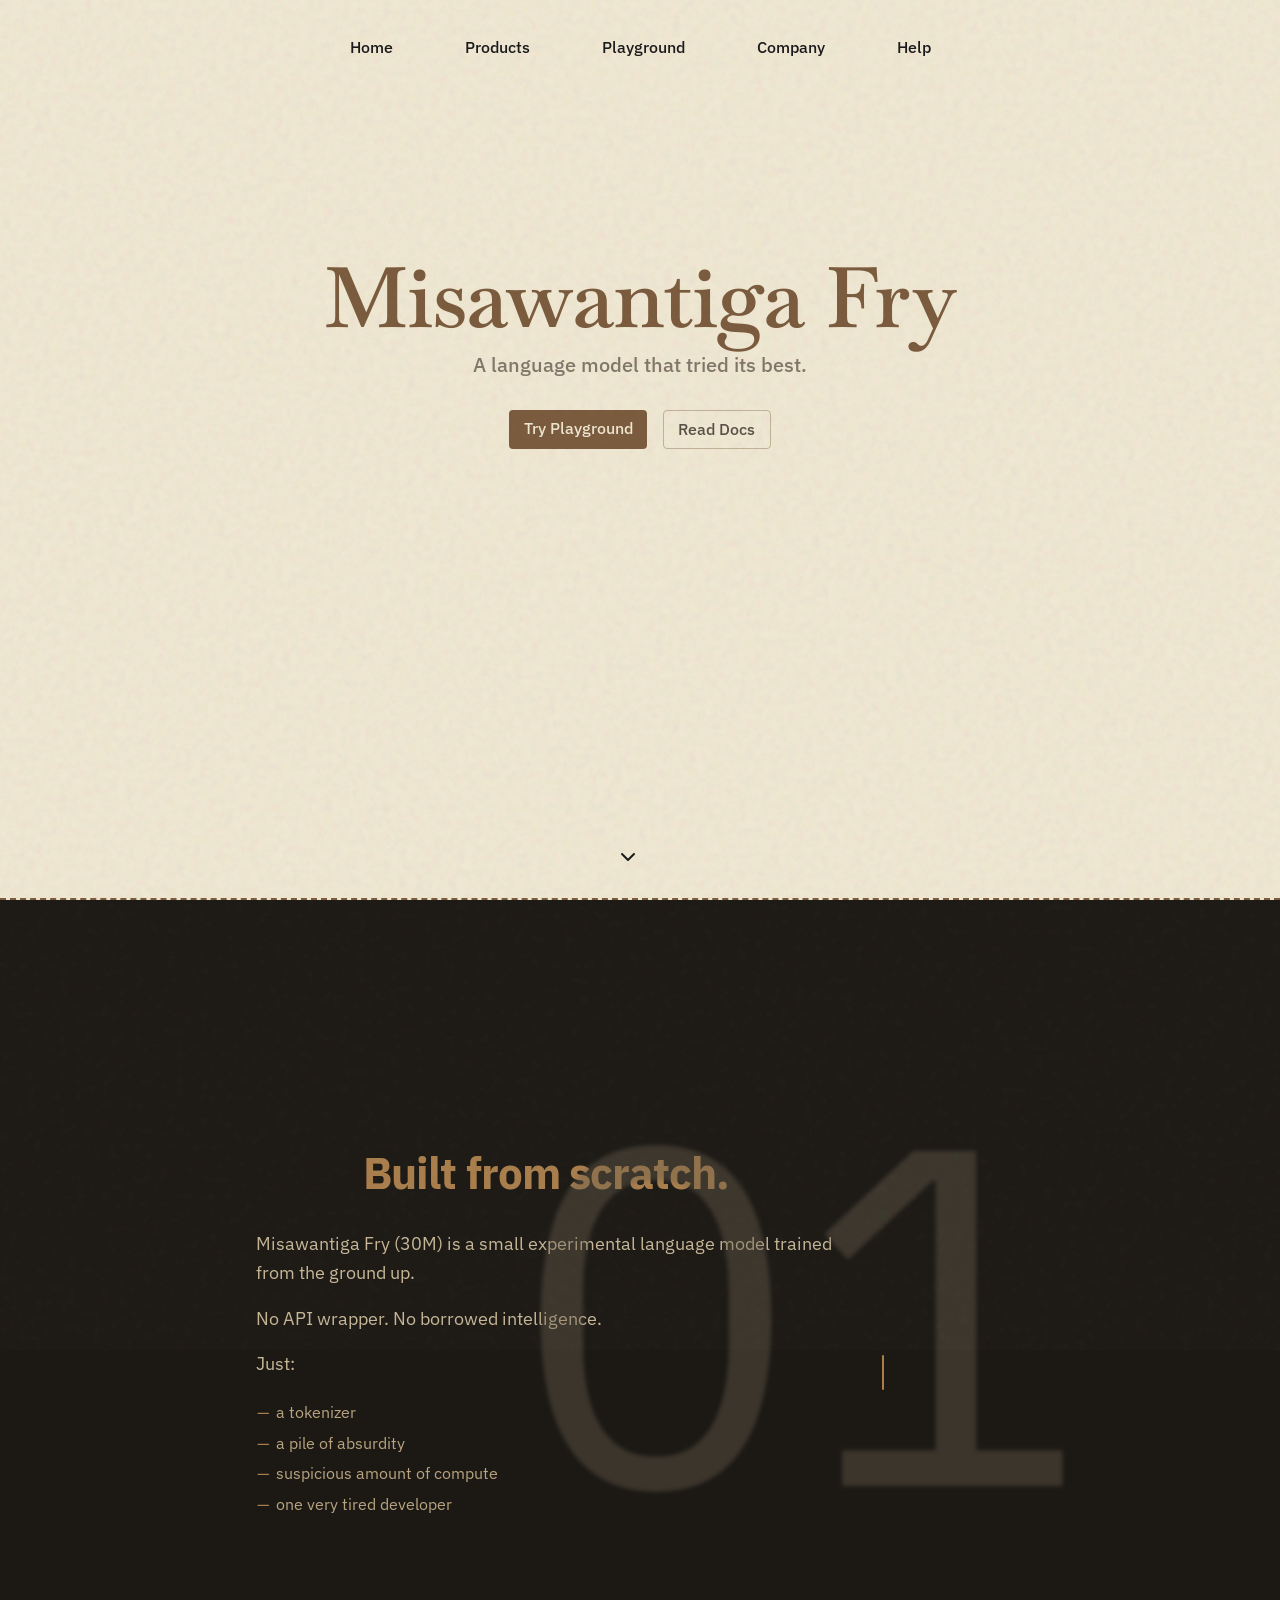
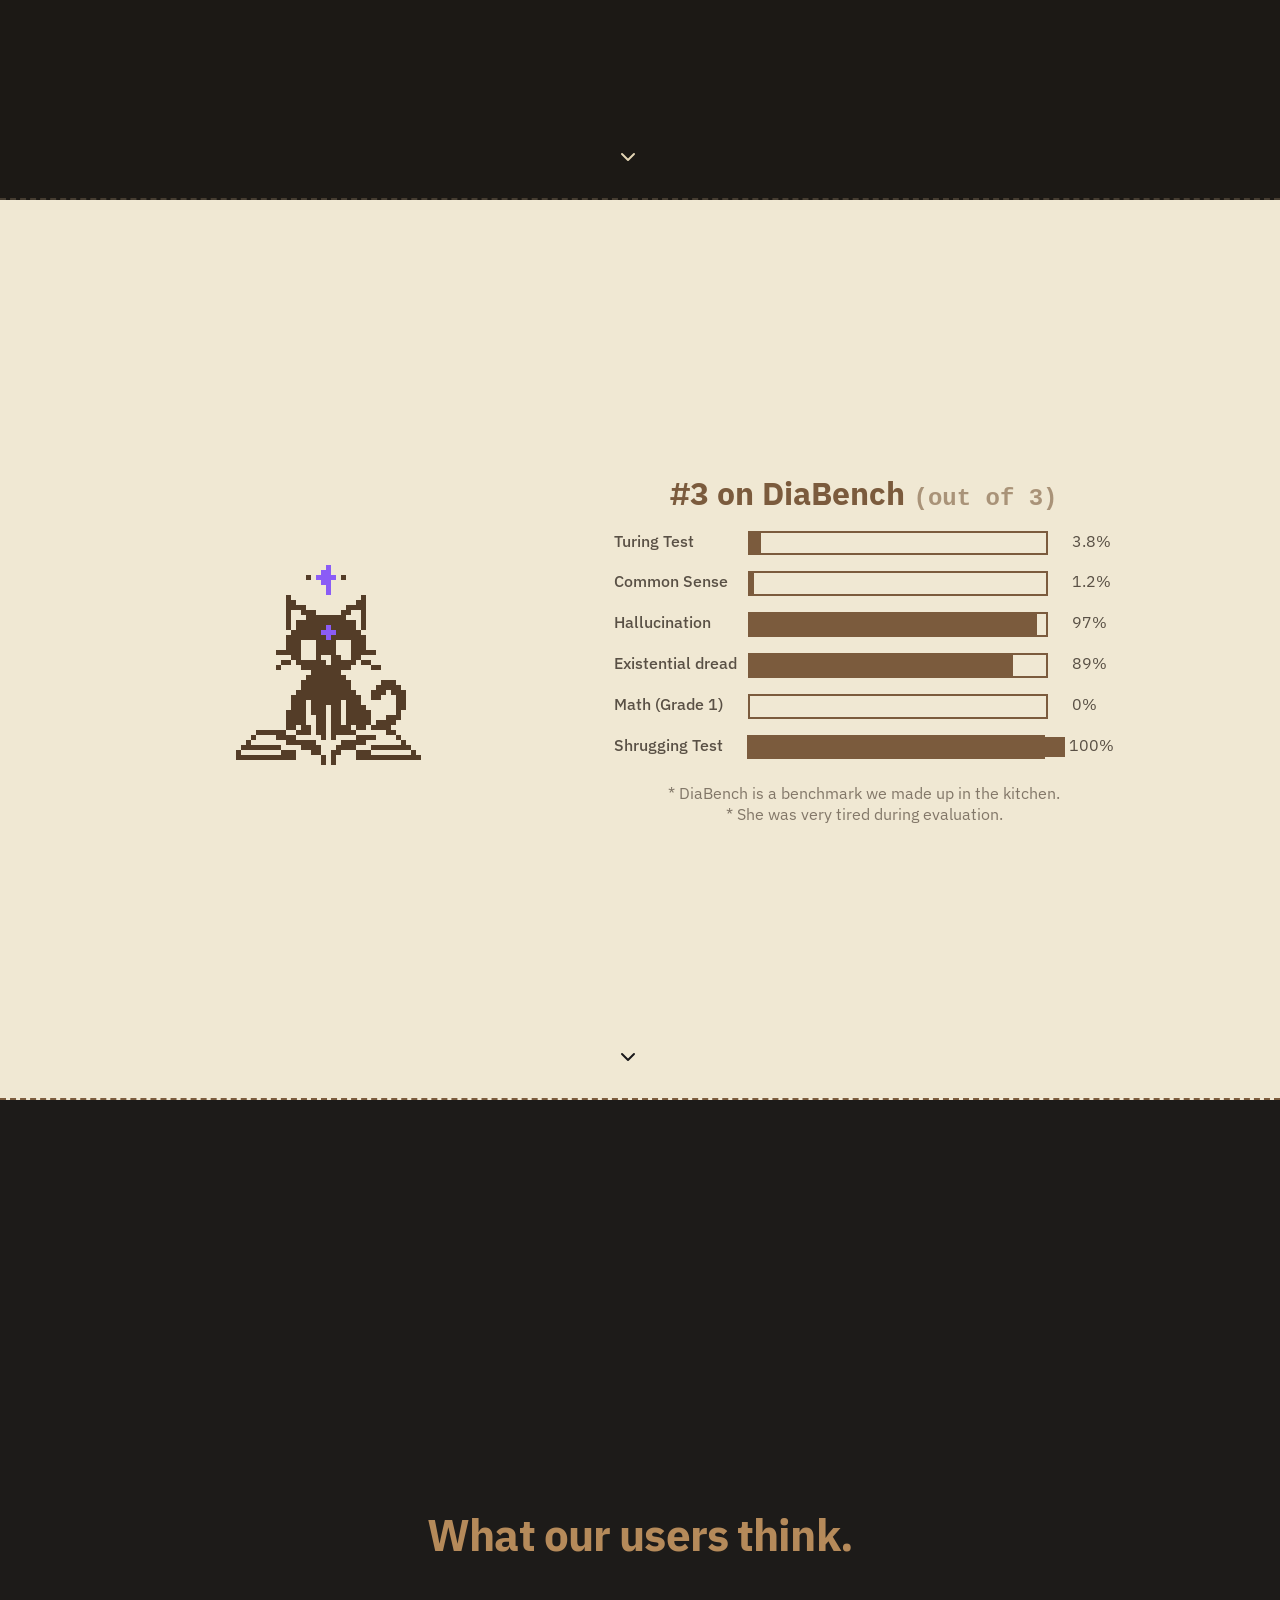
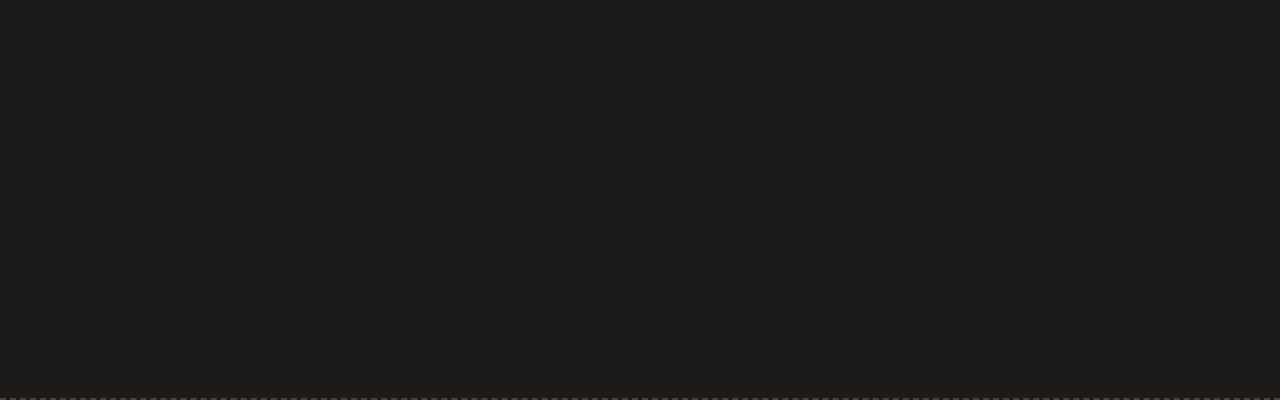
==== website/index.html @ 02737976 "backup commit" ====
<!DOCTYPE html>
<html lang="en">
<head>
    <meta charset="UTF-8">
    <meta name="viewport" content="width=device-width, initial-scale=1.0">
    <link rel="stylesheet" href="index.css">
    <title>Misawantiga | CCU</title>
</head>
<body>
    <div class="grain-overlay" aria-hidden="true"></div>
    <section id="hero">
        <nav>
            <ul>
                <li>
                    <a class="nav-ele" href="#">Home</a>
                    <a class="nav-ele" href="#">Products</a>
                    <a class="nav-ele" href="#">Playground</a>
                    <a class="nav-ele" href="#">Company</a>
                    <a class="nav-ele" href="#">Help</a>
                </li>
            </ul>
        </nav>
        <div class="hero-wrap">
            <h1 class="model-name">Misawantiga Fry</h1>
            <p class="subtitle">A language model that tried its best.</p>
            <div class="cta-btns">
                <a href="#" class="cta-play">Try Playground</a>
                <a href="#" class="cta-docs">Read Docs</a>
            </div>
        </div>
        <div class="arrow">
            <svg xmlns="http://www.w3.org/2000/svg" width="24" height="24" viewBox="0 0 24 24" fill="none" stroke="currentColor" stroke-width="2" stroke-linecap="round" stroke-linejoin="round"><path d="m6 9 6 6 6-6"/></svg>
        </div>
    </section>

    <section id="about">
        <div class="grain-dark"></div>
        <div class="about-wrap">
            <h2>Built from scratch.</h2>
            <div class="abt-left">
                <p style="margin-bottom: 1rem;">Misawantiga Fry (30M) is a small experimental language model trained from the ground up.</p>
                <p style="margin-bottom: 1rem;">No API wrapper. No borrowed intelligence.</p>
                <p>Just:</p>
                <ul>
                    <li>a tokenizer</li>
                    <li>a pile of absurdity</li>
                    <li>suspicious amount of compute</li>
                    <li>one very tired developer</li>
                </ul>
            </div>
        </div>
        <div class="arrow">
            <svg xmlns="http://www.w3.org/2000/svg" width="24" height="24" viewBox="0 0 24 24" fill="none" stroke="currentColor" stroke-width="2" stroke-linecap="round" stroke-linejoin="round"><path d="m6 9 6 6 6-6"/></svg>
        </div>
    </section>

    <section id="benchmark">
        <div class="cat">
            <img src="assets/Misawantiga-Cat-Light.svg" alt="">
        </div>
        <div class="bench-wrap">
            <h2>#3 on DiaBench <span class="total">(out of 3)</span></h2>
            <div class="benchvalues">
                <div class="bench-val">
                    <span class="label">Turing Test</span>
                    <div class="bar">
                        <div class="filled" style="width: 3.8%">.</div>
                    </div>
                    <span class="percent">3.8%</span>
                </div>

                <div class="bench-val">
                    <span class="label">Common Sense</span>
                    <div class="bar">
                        <div class="filled" style="width: 1.2%">.</div>
                    </div>
                    <span class="percent">1.2%</span>
                </div>

                <div class="bench-val">
                    <span class="label">Hallucination</span>
                    <div class="bar">
                        <div class="filled" style="width: 97%">.</div>
                    </div>
                    <span class="percent">97%</span>
                </div>

                <div class="bench-val">
                    <span class="label">Existential dread</span>
                    <div class="bar">
                        <div class="filled" style="width: 89%">.</div>
                    </div>
                    <span class="percent">89%</span>
                </div>

                <div class="bench-val">
                    <span class="label">Math (Grade 1)</span>
                    <div class="bar">
                        <div class="filled" style="width: 0%">.</div>
                    </div>
                    <span class="percent">0%</span>
                </div>

                <div class="bench-val">
                    <span class="label">Shrugging Test</span>
                    <div class="bar">
                        <div class="filled" style="width: 108%; margin-left: -2px">.</div>
                    </div>
                    <span class="percent">100%</span>
                </div>
            </div>
            <p class="disclaimer">* DiaBench is a benchmark we made up in the kitchen.</p>
            <p class="disclaimer cats">* She was very tired during evaluation.</p>
        </div>
        <div class="arrow">
            <svg xmlns="http://www.w3.org/2000/svg" width="24" height="24" viewBox="0 0 24 24" fill="none" stroke="currentColor" stroke-width="2" stroke-linecap="round" stroke-linejoin="round"><path d="m6 9 6 6 6-6"/></svg>
        </div>
    </section>

    <section id="reviews">
        <div class="grain-dark"></div>
        <div class="rev-wrap">
            <h2>What our users think.</h2>
            <div class="usr-wrap">
                <div class="card1">
                    <blockquote>

                    </blockquote>
                </div>

                <div class="card1">
                    <blockquote>
                        
                    </blockquote>
                </div>
            </div>
        </div>
    </section>
</body>
</html>
---- website/index.css ----
/* --- IBM Plex Sans --- */
@font-face {
  font-family: 'IBM Plex Sans';
  src: url('./assets/fonts/IBMPlexSans-Regular.ttf') format('truetype');
  font-weight: 400;
  font-style: normal;
  font-display: swap;
}

@font-face {
  font-family: 'IBM Plex Sans';
  src: url('./assets/fonts/IBMPlexSans-Italic.ttf') format('truetype');
  font-weight: 400;
  font-style: italic;
  font-display: swap;
}

@font-face {
  font-family: 'IBM Plex Sans';
  src: url('./assets/fonts/IBMPlexSans-Medium.ttf') format('truetype');
  font-weight: 500;
  font-style: normal;
  font-display: swap;
}

@font-face {
  font-family: 'IBM Plex Sans';
  src: url('./assets/fonts/IBMPlexSans-SemiBold.ttf') format('truetype');
  font-weight: 600;
  font-style: normal;
  font-display: swap;
}

@font-face {
  font-family: 'IBM Plex Sans';
  src: url('./assets/fonts/IBMPlexSans-Bold.ttf') format('truetype');
  font-weight: 700;
  font-style: normal;
  font-display: swap;
}

/* --- Baskerville --- */
@font-face {
  font-family: 'Baskerville';
  src: url('./assets/fonts/Baskervville-Regular.ttf') format('truetype');
  font-weight: 400;
  font-style: normal;
  font-display: swap;
}

@font-face {
  font-family: 'Baskerville';
  src: url('./assets/fonts/Baskervville-Italic.ttf') format('truetype');
  font-weight: 400;
  font-style: italic;
  font-display: swap;
}

@font-face {
  font-family: 'Baskerville';
  src: url('./assets/fonts/Baskervville-Medium.ttf') format('truetype');
  font-weight: 500;
  font-style: normal;
  font-display: swap;
}

@font-face {
  font-family: 'Baskerville';
  src: url('./assets/fonts/Baskervville-SemiBold.ttf') format('truetype');
  font-weight: 600;
  font-style: normal;
  font-display: swap;
}

@font-face {
  font-family: 'Baskerville';
  src: url('./assets/fonts/Baskervville-Bold.ttf') format('truetype');
  font-weight: 700;
  font-style: normal;
  font-display: swap;
}

*,
*::after,
*::before {
    margin: 0;
    padding: 0;
    box-sizing: border-box;
}

::-webkit-scrollbar {
  width: 8px;
}

::-webkit-scrollbar-track {
  background: #F0E8D3;
}

::-webkit-scrollbar-thumb {
  background: #7B5B3D;
  border-radius: 4px;
}

::-webkit-scrollbar-thumb:hover {
  background: #543D28;
}

html {
  height: 100%;
  scrollbar-width: thin;
  scrollbar-color: #7B5B3D #F0E8D3;
  scroll-behavior: smooth;
    scroll-snap-type: y mandatory;
}

body {
  height: 100%;
  margin: 0;
  background: #F0E8D3;
  color: #1A191B;
  font-family: "IBM Plex Sans", sans-serif;
  line-height: 1.3;
}

.grain-overlay {
  position: fixed;
  inset: -50%; /* bigger than viewport so it can move if you animate it */
  width: 200%;
  height: 200%;
  pointer-events: none;
  z-index: 9999;
  opacity: 0.08; /* 0.03 = super subtle, 0.08 = strong paper */

  /* the noise */
  background-image: url("data:image/svg+xml,%3Csvg viewBox='0 0 256 256' xmlns='http://www.w3.org/2000/svg'%3E%3Cfilter id='noise'%3E%3CfeTurbulence type='fractalNoise' baseFrequency='0.85' numOctaves='4' stitchTiles='stitch'/%3E%3C/filter%3E%3Crect width='100%25' height='100%25' filter='url(%23noise)'/%3E%3C/svg%3E");

  /* makes it blend with your bg instead of grey static */
  mix-blend-mode: multiply; /* use 'screen' or 'overlay' if your page is dark */
}

/* if user prefers less motion / for performance */
@media (prefers-reduced-motion: reduce) {
 .grain-overlay {
    inset: 0;
    width: 100%;
    height: 100%;
  }
}

nav {
  position: absolute;
  top: 0;
  left: 0;
  width: 100%;
  height: 2.5rem;
  padding: 1rem 0;
  margin-top: 16px;
  z-index: 10;
}

ul li {
    display: flex;
    align-items: center;
    justify-content: center;
    gap: 3.5rem;
}

a {
  text-decoration: none;
  color: inherit;
}

.nav-ele {
  font-weight: 500;
  padding: 0.3rem 0.5rem;
  border-radius: 4px;
  transition:
    0.3s color ease,
    0.3s background ease;
}

.nav-ele:hover {
  color: #38281A;
  background: #DCD0B6;
}

::selection {
    background-color: #DCD0B6;
}

section {
    height: 100vh;
    height: 100dvh;
    scroll-snap-align: start;
    scroll-snap-stop: always;
    display: flex;
    align-items: center;
    justify-content: center;
    border-bottom: 2px dashed #7B5B3D;
    position: relative;
}

.hero-wrap {
    display: flex;
    flex-direction: column;
    align-items: center;
    transform: translateY(-50%);
}

.model-name {
    font-size: 84px;
    letter-spacing: -1%;
    font-weight: 600;
    color: #7B5B3D;
    font-family: "Baskerville";
}

.subtitle {
    color: #827768;
    font-size: 20px;
    font-weight: 500;
    animation: blink 1.3s infinite;
}

@keyframes blink {
  50% { border-right: 1px solid #827768 }
}

.cta-btns {
  margin-top: 32px;
  display: flex;
  gap: 1rem;
}

.cta-btns a {
  padding: 0.5rem 0.9rem;
  border-radius: 4px;
  font-weight: 500;
}

.cta-play {
  color: #F0E8D3;
  background: #7B5B3D;
  transition: 0.3s background ease;
}

.cta-play:hover {
  background: #543D28;
}

.cta-docs {
  color: #595045;
  border: 1px solid #C2B39A;
}

.cta-docs:hover {
  border: 1px solid #9C8B72;
}

.arrow {
  color: inherit;
  position: absolute;
  bottom: 1.5rem;
  right: 50%;
  pointer-events: none;
  animation: upDown 2.5s ease-in-out infinite;
}

@keyframes upDown {
  0%, 100% {
    transform: translate(-50%, 0);
  }
  50% {
    transform: translate(-50%, -12px);
  }
}

/* BENCHMARK */

#benchmark {
  display: flex;
  gap: 48px;
  align-items: center;
}

.cat{
  transform: translateX(-10%);
  animation: float 3s ease-in-out infinite;
  image-rendering: pixelated;
}

@keyframes float {
  0%, 100% {
    transform: rotate(-3deg);
  }
  50% {
    transform: rotate(2deg);
  }
}

.bench-wrap h2,
.about-wrap h2 {
  color: #7B5B3D;
  font-size: 2rem;
  text-align: center;
  margin-bottom: 1rem;
}

.total {
  opacity: 60%;
  font-size: 1.5rem;
  text-align: center;
  font-family: monospace;
}

.benchvalues {
  width: 500px;
  display: flex;
  flex-direction: column;
  align-items: center;
  justify-content: center;
  gap: 1rem;

}

.bench-val {
  display: flex;
  gap: 1.5rem;
  color: #595045;
  width: 100%;
}

.label {
  font-weight: 500;
  text-wrap: nowrap;
  width: 110px;
}

.bar {
  width: 300px;
  border: 2px solid #7B5B3D;
  image-rendering: pixelated;
}

.filled {
  background: #7B5B3D;
  color: transparent;
  pointer-events: none;
}

.disclaimer {
  color: #827768;
  margin-top: 1.5rem;
  text-align: center;
}

.disclaimer.cats {
  margin-top: 0;
}

#about {
  justify-content: flex-start;
  background: #1D1B19;
  color: #F1E9D9;
  border-bottom: 2px dashed #4A433B;
  position: relative;
  mix-blend-mode: multiply;
}

.grain-dark {
  position: fixed;
  inset: -50%;
  width: 200%;
  height: 200%;
  pointer-events: none;
  z-index: 1;
  opacity: 0.0095; /* for dark you want 0.025 - 0.045, much lower than light */

  background-image: url("data:image/svg+xml,%3Csvg viewBox='0 0 256 256' xmlns='http://www.w3.org/2000/svg'%3E%3Cfilter id='noise'%3E%3CfeTurbulence type='fractalNoise' baseFrequency='0.85' numOctaves='4' stitchTiles='stitch'/%3E%3C/filter%3E%3Crect width='100%25' height='100%25' filter='url(%23noise)'/%3E%3C/svg%3E");

  /* this is the key change */
  mix-blend-mode: screen;
}

.about-wrap {
  max-width: 596px;
  text-align: left;
  margin-left: 20%;
  padding-right: 1rem;
  position: relative;
}

.about-wrap::after {
  content: "";
  background: #B58A5A;
  position: absolute;
  bottom: 40%;
  right: -2rem;
  height: 35px;
  width: 2px;
  border-radius: 10px;
}

#about::after {
  content: "01";
  color: #73695D;
  z-index: 0;
  position: absolute;
  bottom: 20%;
  right: 15%;
  opacity: 40%;
  font-size: 30rem;
  filter: blur(2px);
}

.about-wrap h2,
.rev-wrap h2 {
  font-size: 2.75rem;
  margin-bottom: 1.75rem;
  letter-spacing: -0.02em;
  color: #B58A5A;
}

.about-wrap p {
  font-size: 1.15rem;
  line-height: 1.6;
  margin-bottom: 1.1rem;
  color: #D6CBB8;
}

.about-wrap ul {
  margin: 1.5rem 0 2.5rem 1.25rem;
  display: flex;
  flex-direction: column;
  gap: 0.6rem;
}

.about-wrap li {
  font-size: 16px;
  display: block;
  color: #C4B49A;
  position: relative;
}

.about-wrap li::before {
  content: "—";
  position: absolute;
  left: -1.2rem;
  color: #B58A5A;
}

#reviews {
  background: #1D1B19;
  color: #F1E9D9;
  border-bottom: 2px dashed #4A433B;
}
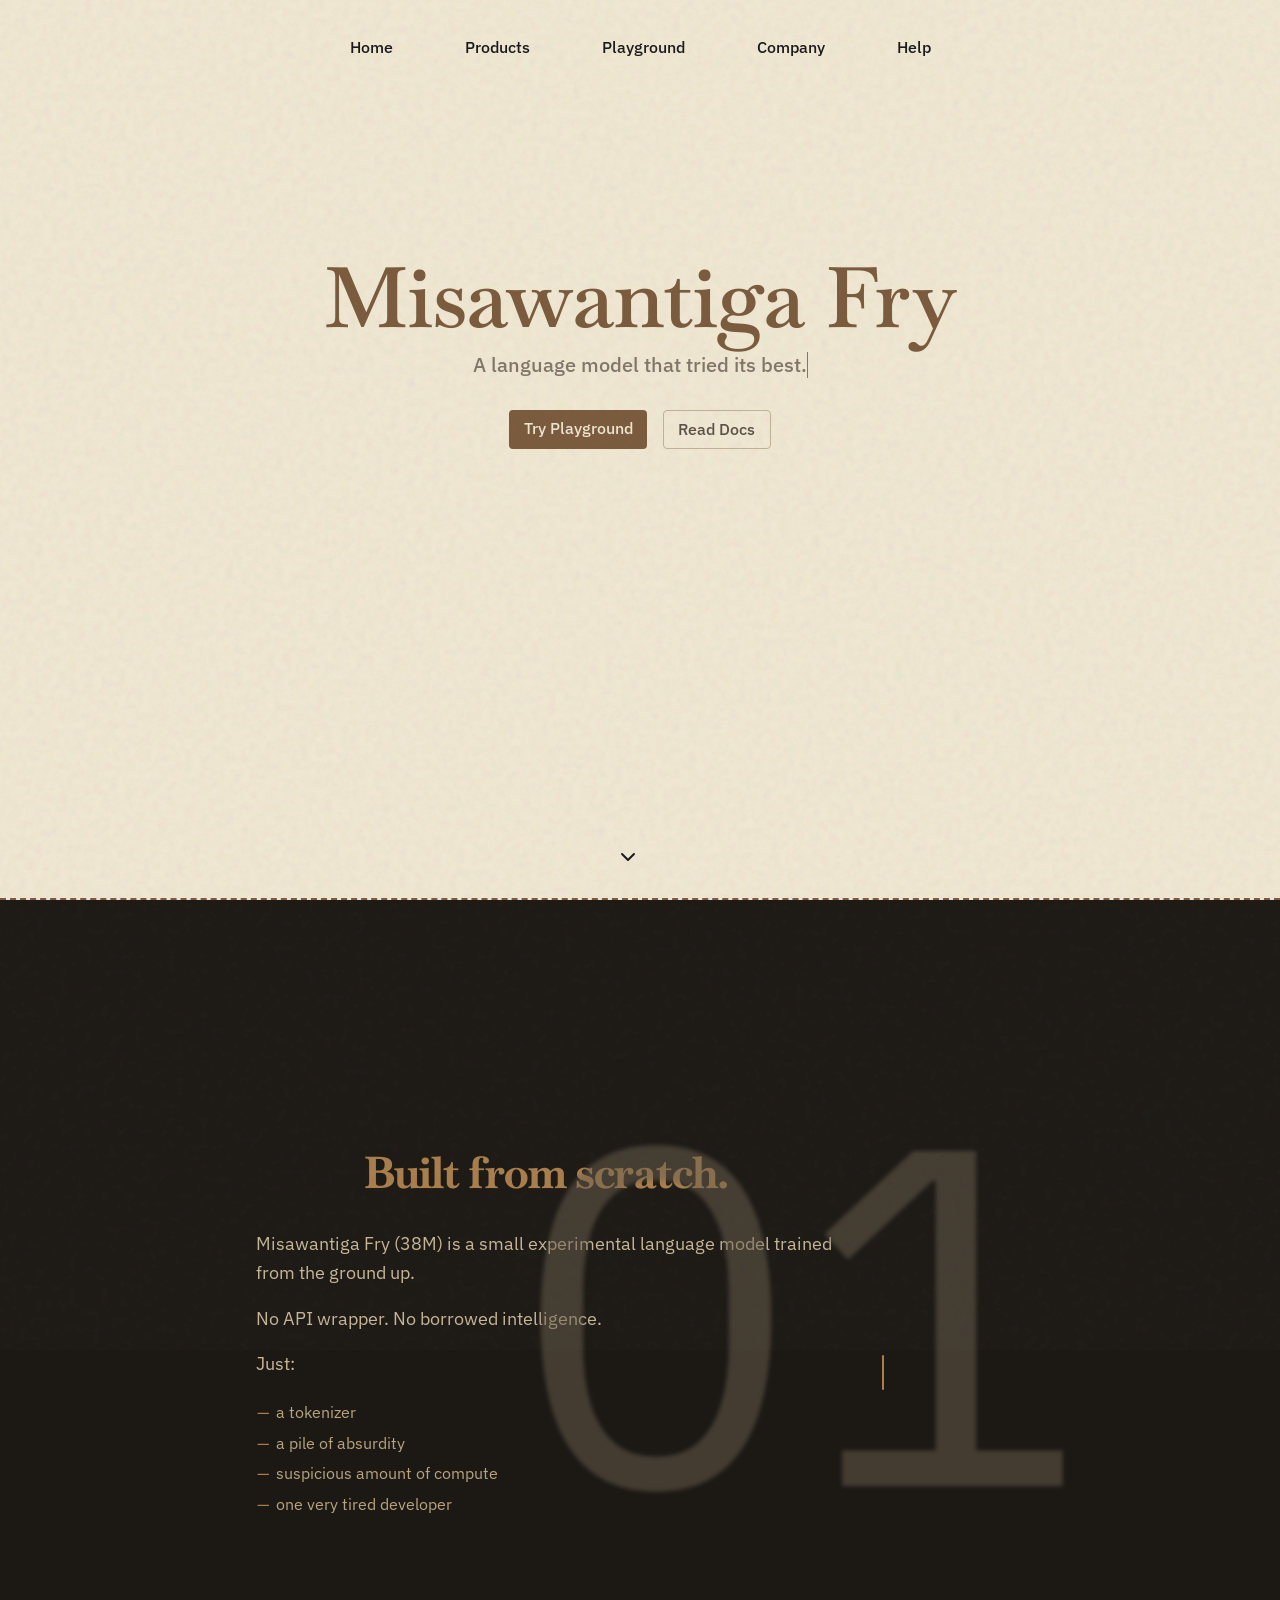
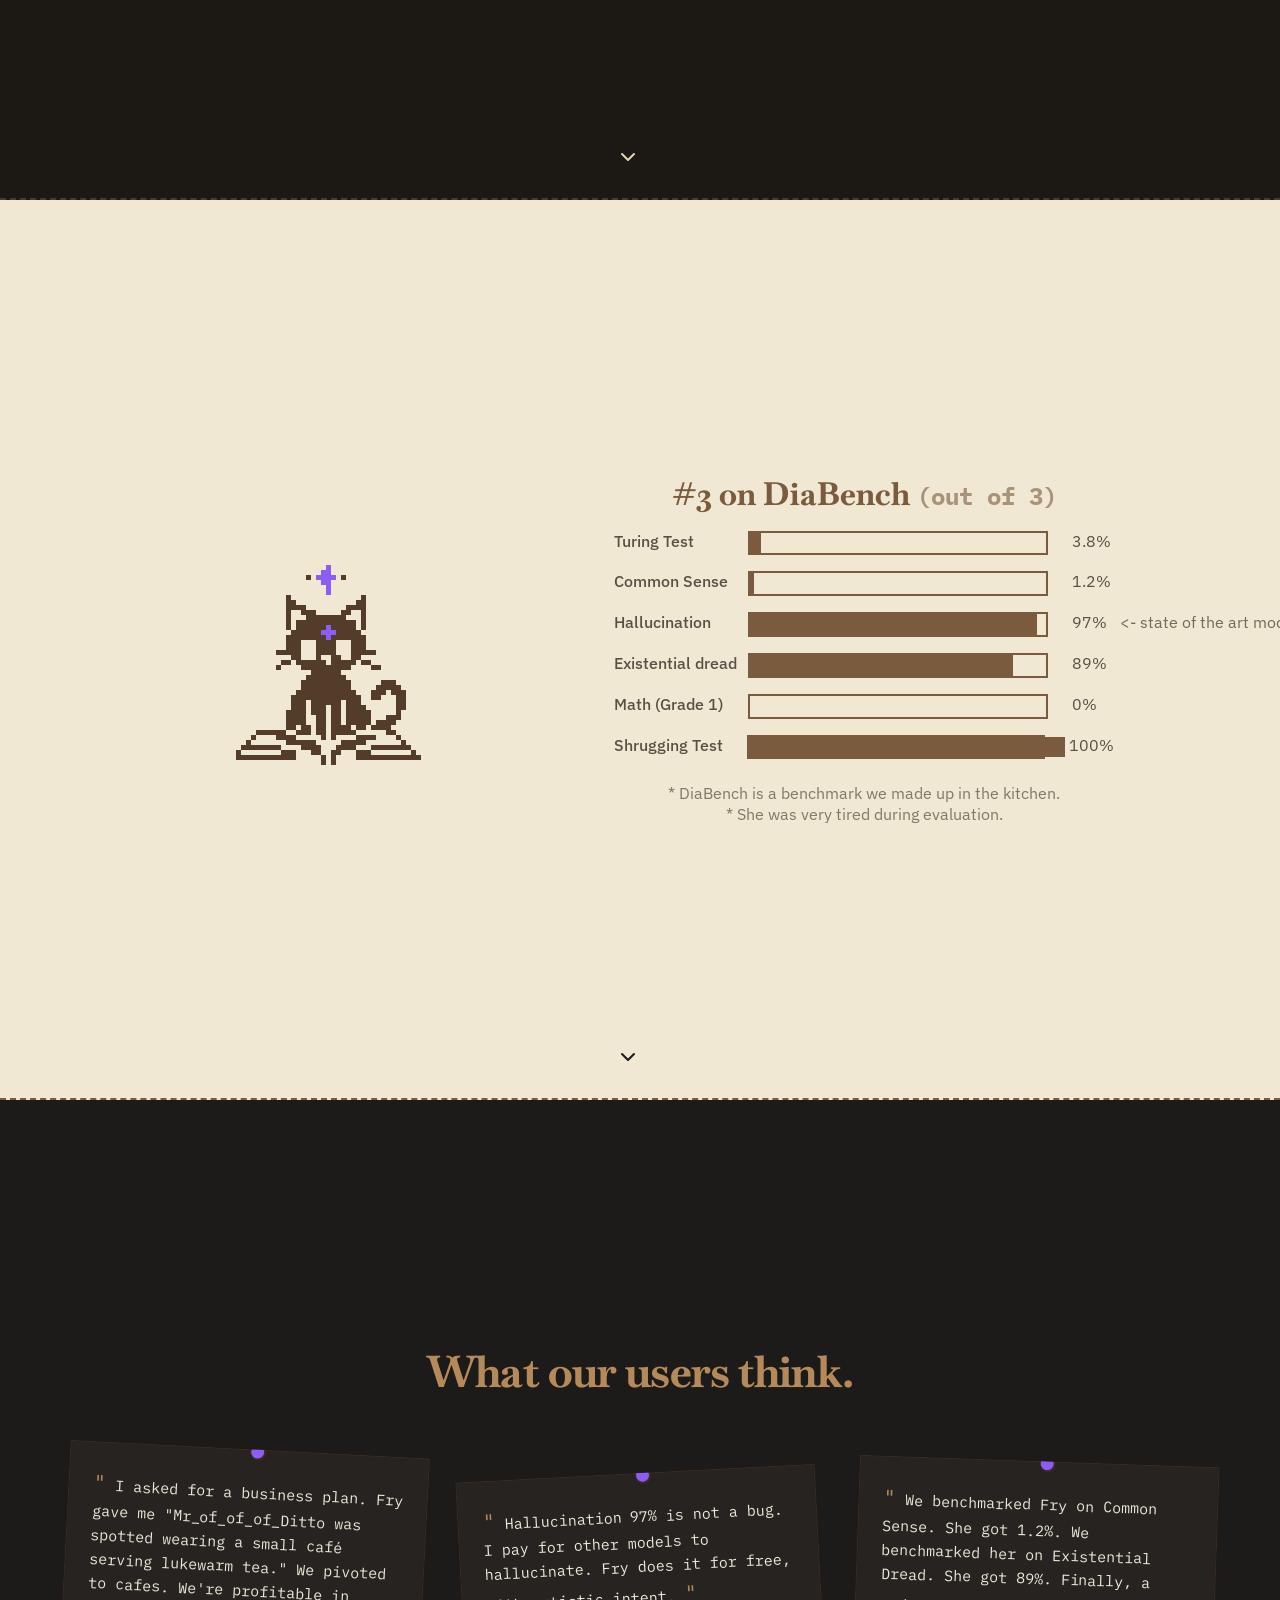
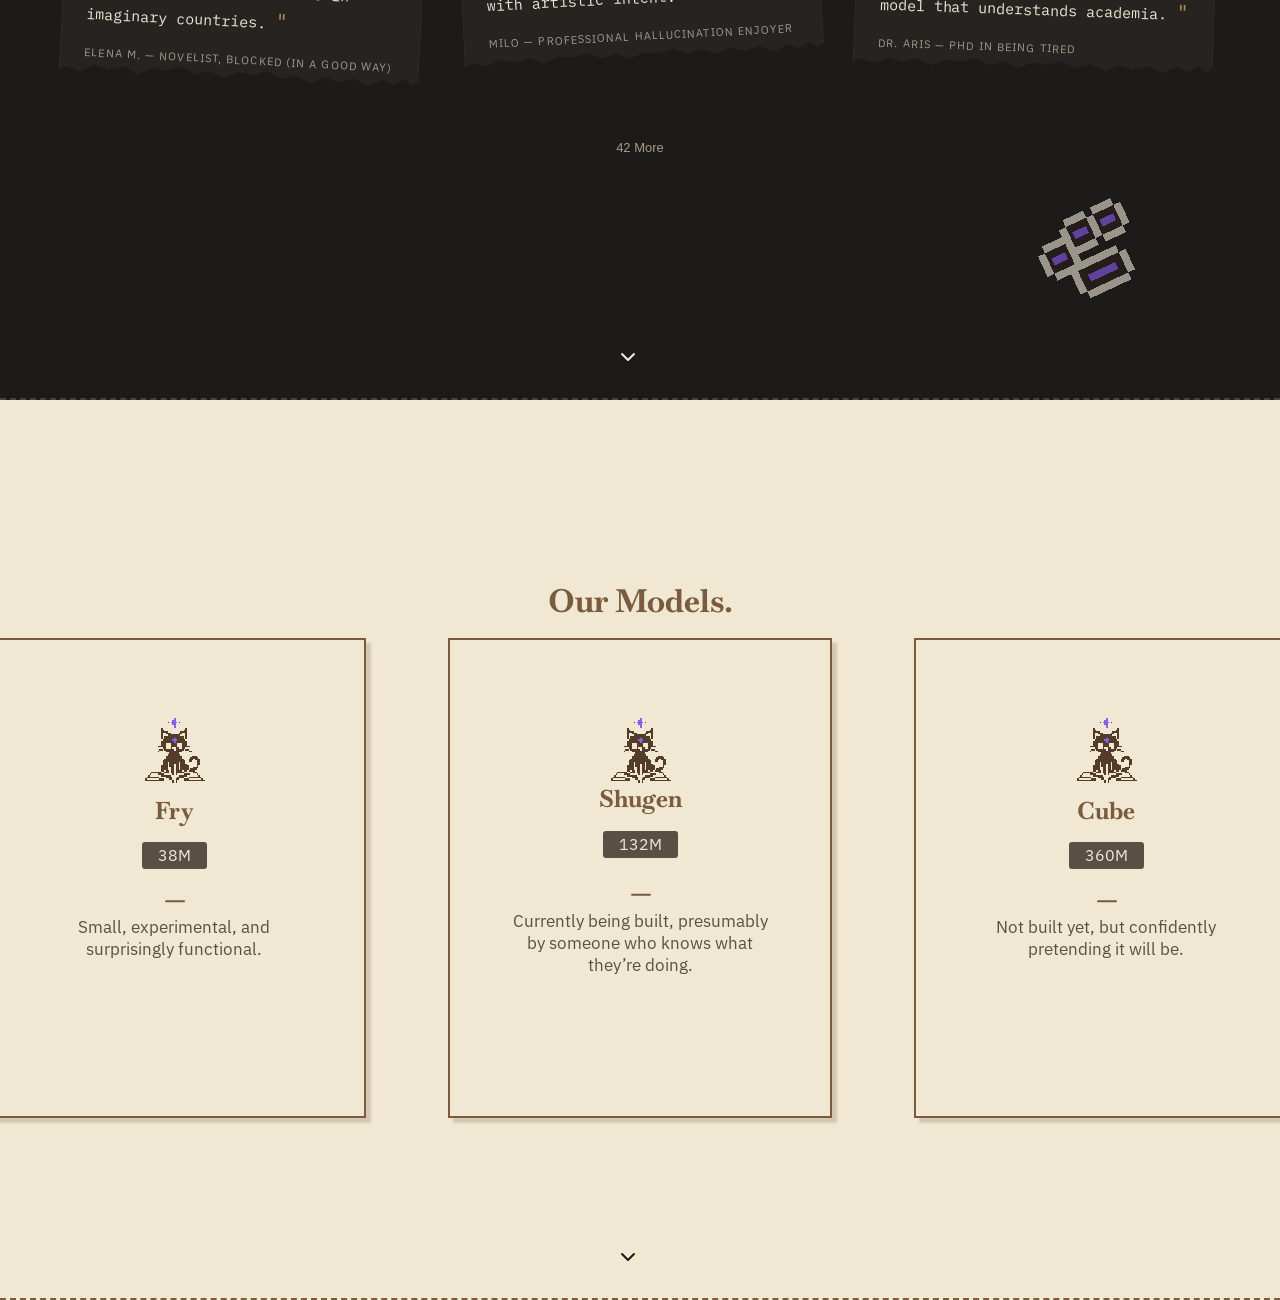
==== commit c445ebca: "feat(website): add IBM Plex Mono font and update model descriptions in index.html" ====
--- a/website/index.html
+++ b/website/index.html
@@ -38,7 +38,7 @@
         <div class="about-wrap">
             <h2>Built from scratch.</h2>
             <div class="abt-left">
-                <p style="margin-bottom: 1rem;">Misawantiga Fry (30M) is a small experimental language model trained from the ground up.</p>
+                <p style="margin-bottom: 1rem;">Misawantiga Fry (38M) is a small experimental language model trained from the ground up.</p>
                 <p style="margin-bottom: 1rem;">No API wrapper. No borrowed intelligence.</p>
                 <p>Just:</p>
                 <ul>
@@ -78,7 +78,7 @@
                 </div>
 
                 <div class="bench-val">
-                    <span class="label">Hallucination</span>
+                    <span class="label hallu">Hallucination</span>
                     <div class="bar">
                         <div class="filled" style="width: 97%">.</div>
                     </div>
@@ -121,20 +121,97 @@
         <div class="grain-dark"></div>
         <div class="rev-wrap">
             <h2>What our users think.</h2>
+
             <div class="usr-wrap">
-                <div class="card1">
+                <div class="paper-card" style="transform: rotate(3deg);">
                     <blockquote>
-
+                        I asked for a business plan. Fry gave me "Mr_of_of_of_Ditto was spotted wearing a small café serving lukewarm tea." We pivoted to cafes. We're profitable in imaginary countries.
                     </blockquote>
-                </div>
-
-                <div class="card1">
+
+                    <p>
+                        Elena M. — Novelist, blocked (in a good way)
+                    </p>
+                </div>
+
+                <div class="paper-card" style="transform: rotate(-3deg);">
                     <blockquote>
-                        
+                        Hallucination 97% is not a bug. I pay for other models to hallucinate. Fry does it for free, with artistic intent.
                     </blockquote>
-                </div>
-            </div>
-        </div>
-    </section>
+
+                    <p>
+                        Milo — Professional Hallucination Enjoyer
+                    </p>
+                </div>
+
+                <div class="paper-card" style="transform: rotate(2deg);">
+                    <blockquote>
+                        We benchmarked Fry on Common Sense. She got 1.2%. We benchmarked her on Existential Dread. She got 89%. Finally, a model that understands academia.
+                    </blockquote>
+
+                    <p>
+                        Dr. Aris — PhD in Being Tired
+                    </p>
+                </div>
+            </div>
+
+            <div class="more">
+                <button class="more-btn" onclick="prank()">
+                    42 More
+                </button>
+
+                <p class="prank">Aha! Gotcha.</p>
+            </div>
+
+            <div class="paw">
+                <img src="assets/paw.svg" alt="paw">
+            </div>
+        </div>
+        <div class="arrow">
+            <svg xmlns="http://www.w3.org/2000/svg" width="24" height="24" viewBox="0 0 24 24" fill="none" stroke="currentColor" stroke-width="2" stroke-linecap="round" stroke-linejoin="round"><path d="m6 9 6 6 6-6"/></svg>
+        </div>
+    </section>
+
+    <section id="models">
+        <div class="models-wrap">
+            <h2>Our Models.</h2>
+            <div class="model-container">
+                <a href="#" class="model">
+                    <img class="model-img" src="assets/Misawantiga-Cat-Light.svg" alt="fry">
+                    <h3>Fry</h3>
+                    <span class="size">38M</span>
+                    <div class="desc">
+                        <p>Small, experimental, and surprisingly functional.</p>
+                    </div>
+                </a>
+    
+                <a href="#" class="model">
+                    <img class="model-img" src="assets/Misawantiga-Cat-Light.svg" alt="fry">
+                    <h3>Shugen</h3>
+                    <span class="size">132M</span>
+                    <div class="desc">
+                        <p>Currently being built, presumably by someone who knows what they’re doing.</p>
+                    </div>
+                </a>
+    
+                <a href="#" class="model">
+                    <img class="model-img" src="assets/Misawantiga-Cat-Light.svg" alt="fry">
+                    <h3>Cube</h3>
+                    <span class="size">360M</span>
+                    <div class="desc">
+                        <p>Not built yet, but confidently pretending it will be.</p>
+                    </div>
+                </a>
+            </div>
+        </div>
+        <div class="arrow">
+            <svg xmlns="http://www.w3.org/2000/svg" width="24" height="24" viewBox="0 0 24 24" fill="none" stroke="currentColor" stroke-width="2" stroke-linecap="round" stroke-linejoin="round"><path d="m6 9 6 6 6-6"/></svg>
+        </div>
+    </section>
+    <script>
+        const prankEle = document.querySelector(".prank");
+        const prank = () => {
+            prankEle.classList.toggle("show");
+        };
+    </script>
 </body>
 </html>
--- a/website/index.css
+++ b/website/index.css
@@ -75,6 +75,47 @@
 @font-face {
   font-family: 'Baskerville';
   src: url('./assets/fonts/Baskervville-Bold.ttf') format('truetype');
+  font-weight: 700;
+  font-style: normal;
+  font-display: swap;
+}
+
+/* IBM Plex Mono */
+@font-face {
+  font-family: 'IBM Plex Mono';
+  src: url('./assets/fonts/IBMPlexMono-Regular.ttf') format('truetype');
+  font-weight: 400;
+  font-style: normal;
+  font-display: swap;
+}
+
+@font-face {
+  font-family: 'IBM Plex Mono';
+  src: url('./assets/fonts/IBMPlexMono-Italic.ttf') format('truetype');
+  font-weight: 400;
+  font-style: italic;
+  font-display: swap;
+}
+
+@font-face {
+  font-family: 'IBM Plex Mono';
+  src: url('./assets/fonts/IBMPlexMono-Medium.ttf') format('truetype');
+  font-weight: 500;
+  font-style: normal;
+  font-display: swap;
+}
+
+@font-face {
+  font-family: 'IBM Plex Mono';
+  src: url('./assets/fonts/IBMPlexMono-SemiBold.ttf') format('truetype');
+  font-weight: 600;
+  font-style: normal;
+  font-display: swap;
+}
+
+@font-face {
+  font-family: 'IBM Plex Mono';
+  src: url('./assets/fonts/IBMPlexMono-Bold.ttf') format('truetype');
   font-weight: 700;
   font-style: normal;
   font-display: swap;
@@ -110,7 +151,9 @@
   scrollbar-width: thin;
   scrollbar-color: #7B5B3D #F0E8D3;
   scroll-behavior: smooth;
-    scroll-snap-type: y mandatory;
+  scroll-snap-type: y mandatory;
+  -moz-text-size-adjust: none;
+  -webkit-text-size-adjust: none;
 }
 
 body {
@@ -120,6 +163,8 @@
   color: #1A191B;
   font-family: "IBM Plex Sans", sans-serif;
   line-height: 1.3;
+  -webkit-font-smoothing: antialiased;
+  -moz-osx-font-smoothing: grayscale;
 }
 
 .grain-overlay {
@@ -219,11 +264,12 @@
     color: #827768;
     font-size: 20px;
     font-weight: 500;
-    animation: blink 1.3s infinite;
+    border-right: 1px solid;
+    animation: blink 1s step-end infinite;
 }
 
 @keyframes blink {
-  50% { border-right: 1px solid #827768 }
+  50% { border-color: transparent; }
 }
 
 .cta-btns {
@@ -299,7 +345,9 @@
 }
 
 .bench-wrap h2,
-.about-wrap h2 {
+.about-wrap h2,
+.models-wrap h2 {
+  font-family: "Baskerville";
   color: #7B5B3D;
   font-size: 2rem;
   text-align: center;
@@ -310,7 +358,7 @@
   opacity: 60%;
   font-size: 1.5rem;
   text-align: center;
-  font-family: monospace;
+  font-family: "IBM Plex Mono", monospace;
 }
 
 .benchvalues {
@@ -334,6 +382,18 @@
   font-weight: 500;
   text-wrap: nowrap;
   width: 110px;
+}
+
+.label.hallu {
+  position: relative;
+}
+
+.label.hallu::after {
+  content: "<- state of the art model!";
+  position: absolute;
+  left: 460%;
+  color: #73695D;
+  font-weight: 400;
 }
 
 .bar {
@@ -408,17 +468,23 @@
   position: absolute;
   bottom: 20%;
   right: 15%;
-  opacity: 40%;
+  opacity: 50%;
   font-size: 30rem;
   filter: blur(2px);
 }
 
 .about-wrap h2,
 .rev-wrap h2 {
+  font-family: "Baskerville";
   font-size: 2.75rem;
+  text-align: center;
   margin-bottom: 1.75rem;
   letter-spacing: -0.02em;
   color: #B58A5A;
+}
+
+.rev-wrap h2 {
+  margin-bottom: 3rem;
 }
 
 .about-wrap p {
@@ -453,4 +519,205 @@
   background: #1D1B19;
   color: #F1E9D9;
   border-bottom: 2px dashed #4A433B;
+  position: relative;
+}
+
+.usr-wrap {
+  display: flex;
+  align-items: center;
+  gap: 36px;
+}
+
+.paper-card {
+  background: #262320;
+  border: 1.5px solid #3D2A1E;
+  padding: 24px;
+  max-width: 360px;
+  position: relative;
+
+  /* the paper feel */
+  box-shadow:
+    3px 3px 0 #3D2A1E, /* hard pixel shadow */
+    0 0 0 1px rgba(0,0,0,0.02) inset;
+
+  /* torn bottom edge - easiest way */
+  clip-path: polygon(
+    0% 0%, 100% 0%,
+    100% 92%, 98% 94%, 96% 91%, 93% 94%, 90% 92%, 86% 95%, 82% 92%,
+    78% 94%, 74% 92%, 70% 95%, 66% 92%, 62% 94%, 58% 91%, 54% 93%,
+    50% 92%, 46% 95%, 42% 92%, 38% 94%, 34% 91%, 30% 93%, 26% 92%,
+    22% 95%, 18% 92%, 14% 94%, 10% 92%, 6% 95%, 2% 93%, 0% 95%
+  );
+}
+
+.paper-card::before {
+  content: "";
+  position: absolute;
+  inset: 0;
+  pointer-events: none;
+  opacity: 0.04;
+  mix-blend-mode: multiply;
+  background-image: url("data:image/svg+xml,%3Csvg viewBox='0 0 256 256' xmlns='http://www.w3.org/2000/svg'%3E%3Cfilter id='n'%3E%3CfeTurbulence type='fractalNoise' baseFrequency='0.9' numOctaves='3'/%3E%3C/filter%3E%3Crect width='100%25' height='100%25' filter='url(%23n)'/%3E%3C/svg%3E");
+}
+
+.paper-card::after {
+  content: "";
+  position: absolute;
+  top: -6px;
+  left: 50%;
+  width: 15px;
+  height: 15px;
+  background: #8B5CF6;
+  border: 1.5px solid #3D2A1E;
+  border-radius: 50%;
+  box-shadow: 1px 1px 2px #3D2A1E;
+}
+
+.paper-card blockquote {
+  font-family: "IBM Plex Mono";
+  font-size: 15px;
+  line-height:1.6;
+}
+
+.paper-card blockquote::before,
+.paper-card blockquote::after {
+  content: '"';
+  padding: 0;
+  font-size: 1.3rem;
+  margin: 0;
+  color: #B58A5A;
+}
+
+.paper-card p {
+  margin-top:16px;
+  font-size:11px;
+  opacity:0.6;
+  text-transform:uppercase;
+  letter-spacing:0.1em;
+}
+
+.paw {
+  position: absolute;
+  bottom: 10%;
+  right: 10%;
+  height: 120px;
+  width: 120px;
+  opacity: 60%;
+  transform: rotate(-25deg);
+}
+
+.paw:hover {
+  transform: rotate(-25deg) scale(1.1);
+  animation: shake 0.5s;
+}
+
+@keyframes shake {
+  0%,100% {transform: rotate(-25deg) scale(1.1); }
+  50% { transform: rotate(25deg) scale(1.0); }
+}
+
+.more {
+  display: flex;
+  flex-direction: column;
+  gap: 0.75rem;
+  align-items: center;
+  justify-content: center; 
+  margin-top: 3rem;
+}
+
+.more .prank {
+  display: none;
+  font-family: "Baskerville", sans-serif;
+  font-size: 18px;
+  font-weight: 500;
+}
+
+.more .prank.show {
+  display: inline-block;
+}
+
+.more-btn {
+  background: none;
+  color: #A79A87;
+  border: none;
+  font-size: 13px;
+  cursor: pointer;
+  transition: color 0.2s ease;
+}
+
+.more-btn:hover {
+  color: inherit;
+}
+
+.model-container {
+  display: flex;
+  justify-content: space-around;
+  gap: 82px;
+}
+
+.model {
+  display: flex;
+  flex-direction: column;
+  justify-content: center;
+  align-items: center;
+  gap: 1rem;
+  width: 24rem;
+  height: 30rem;
+  padding: 1rem;
+  border: 2px solid #7B5B3D;
+  box-shadow: 5px 5px 2px #D5C8B2;
+  position: relative;
+  transition:
+    box-shadow 0.35s ease,
+    transform 0.3s ease;
+}
+
+.model:hover {
+  box-shadow: 8px 8px 2px #C2B39A;
+  transform: scale(1.01);
+}
+
+.model h3 {
+  font-family: "Baskerville";
+  font-weight: 700;
+  font-size: 24px;
+  color: #7B5B3D;
+}
+
+.model-img {
+  position: absolute;
+  bottom: 70%;
+  height: 76px;
+  width: 136px;
+}
+
+.size {
+  padding: 0.2rem 1rem;
+  border-radius: 3px;
+  color: #F0E8D3;
+  background: #595045;
+}
+
+.desc {
+  max-width: 300px;
+  padding: 1rem;
+  transform: translateY(20%);
+  position: relative;
+}
+
+.desc p {
+  font-size: 17px;
+  text-align: center;
+  color: #595045;
+}
+
+.model .desc::before {
+  content: "";
+  height: 2px;
+  width: 20px;
+  border-radius: 10px;
+  position: absolute;
+  left: 47%;
+  top: 0;
+  background: #7B5B3D;
 }
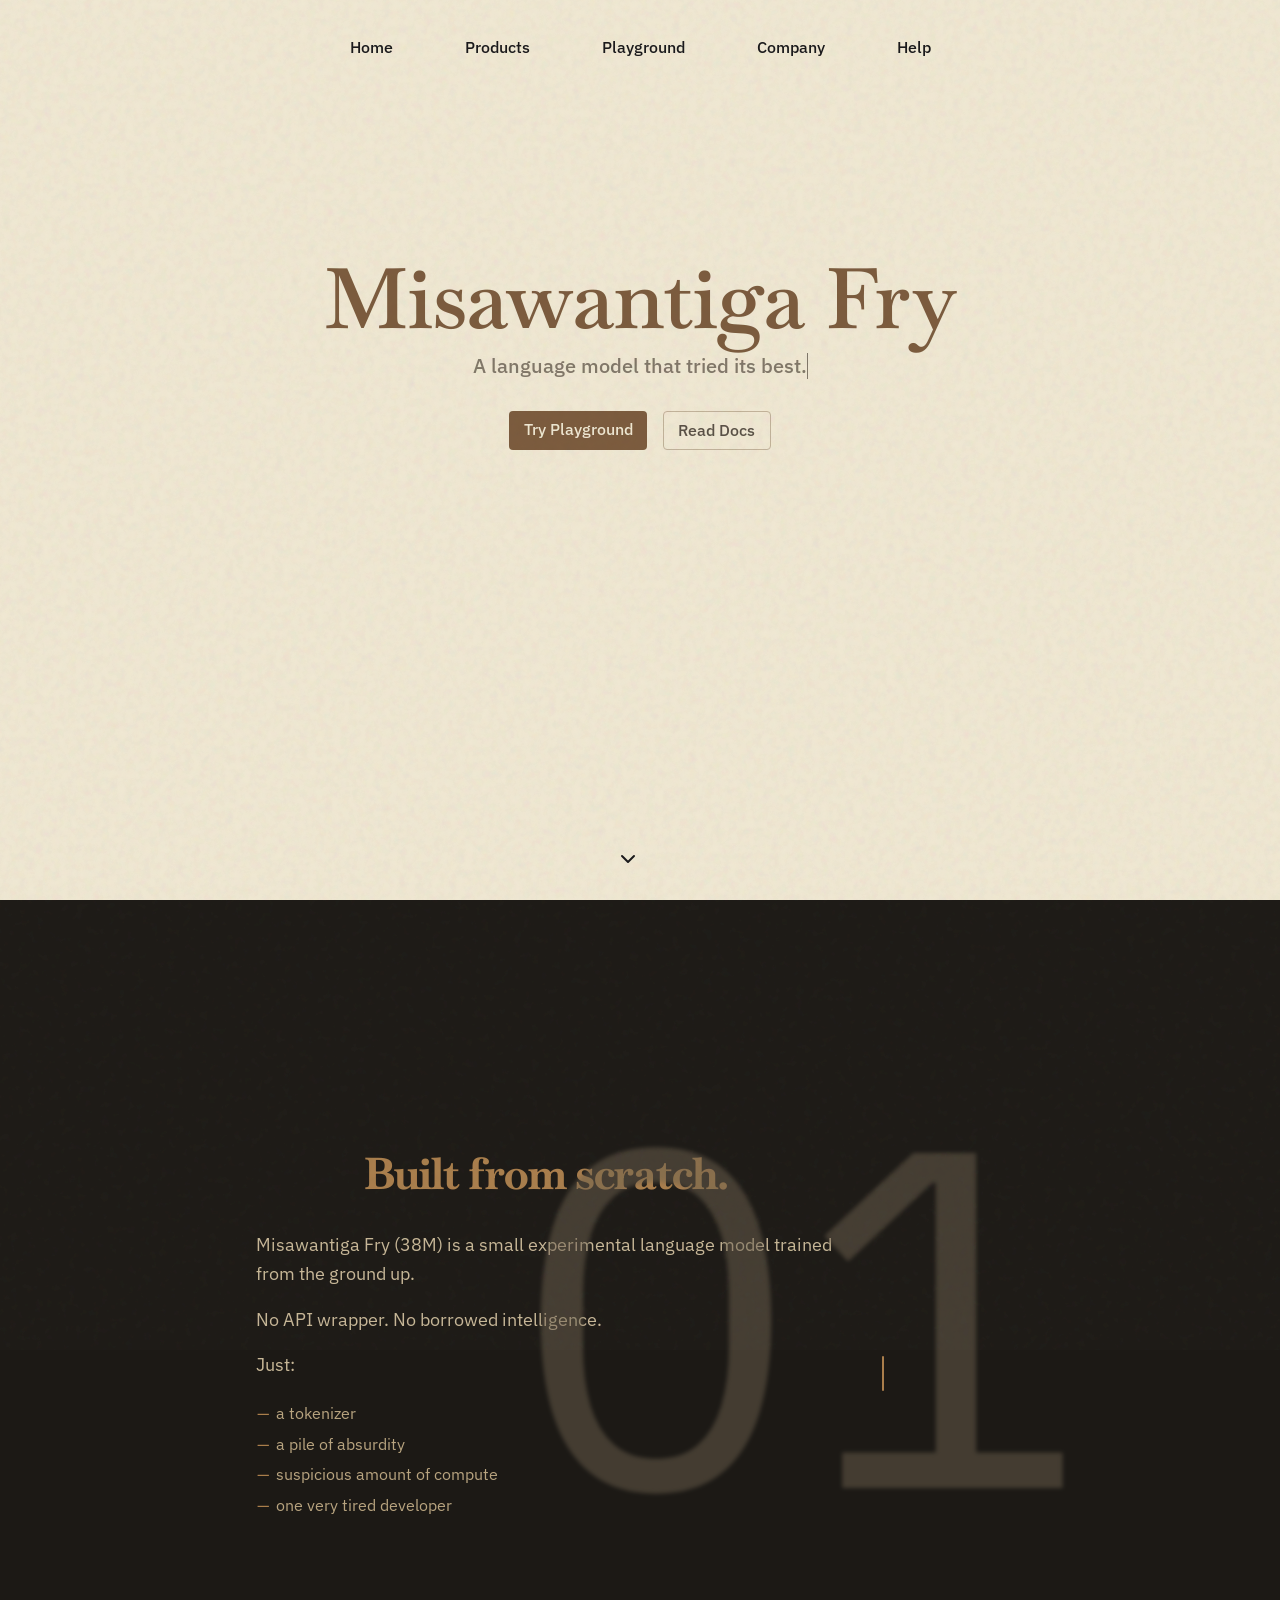
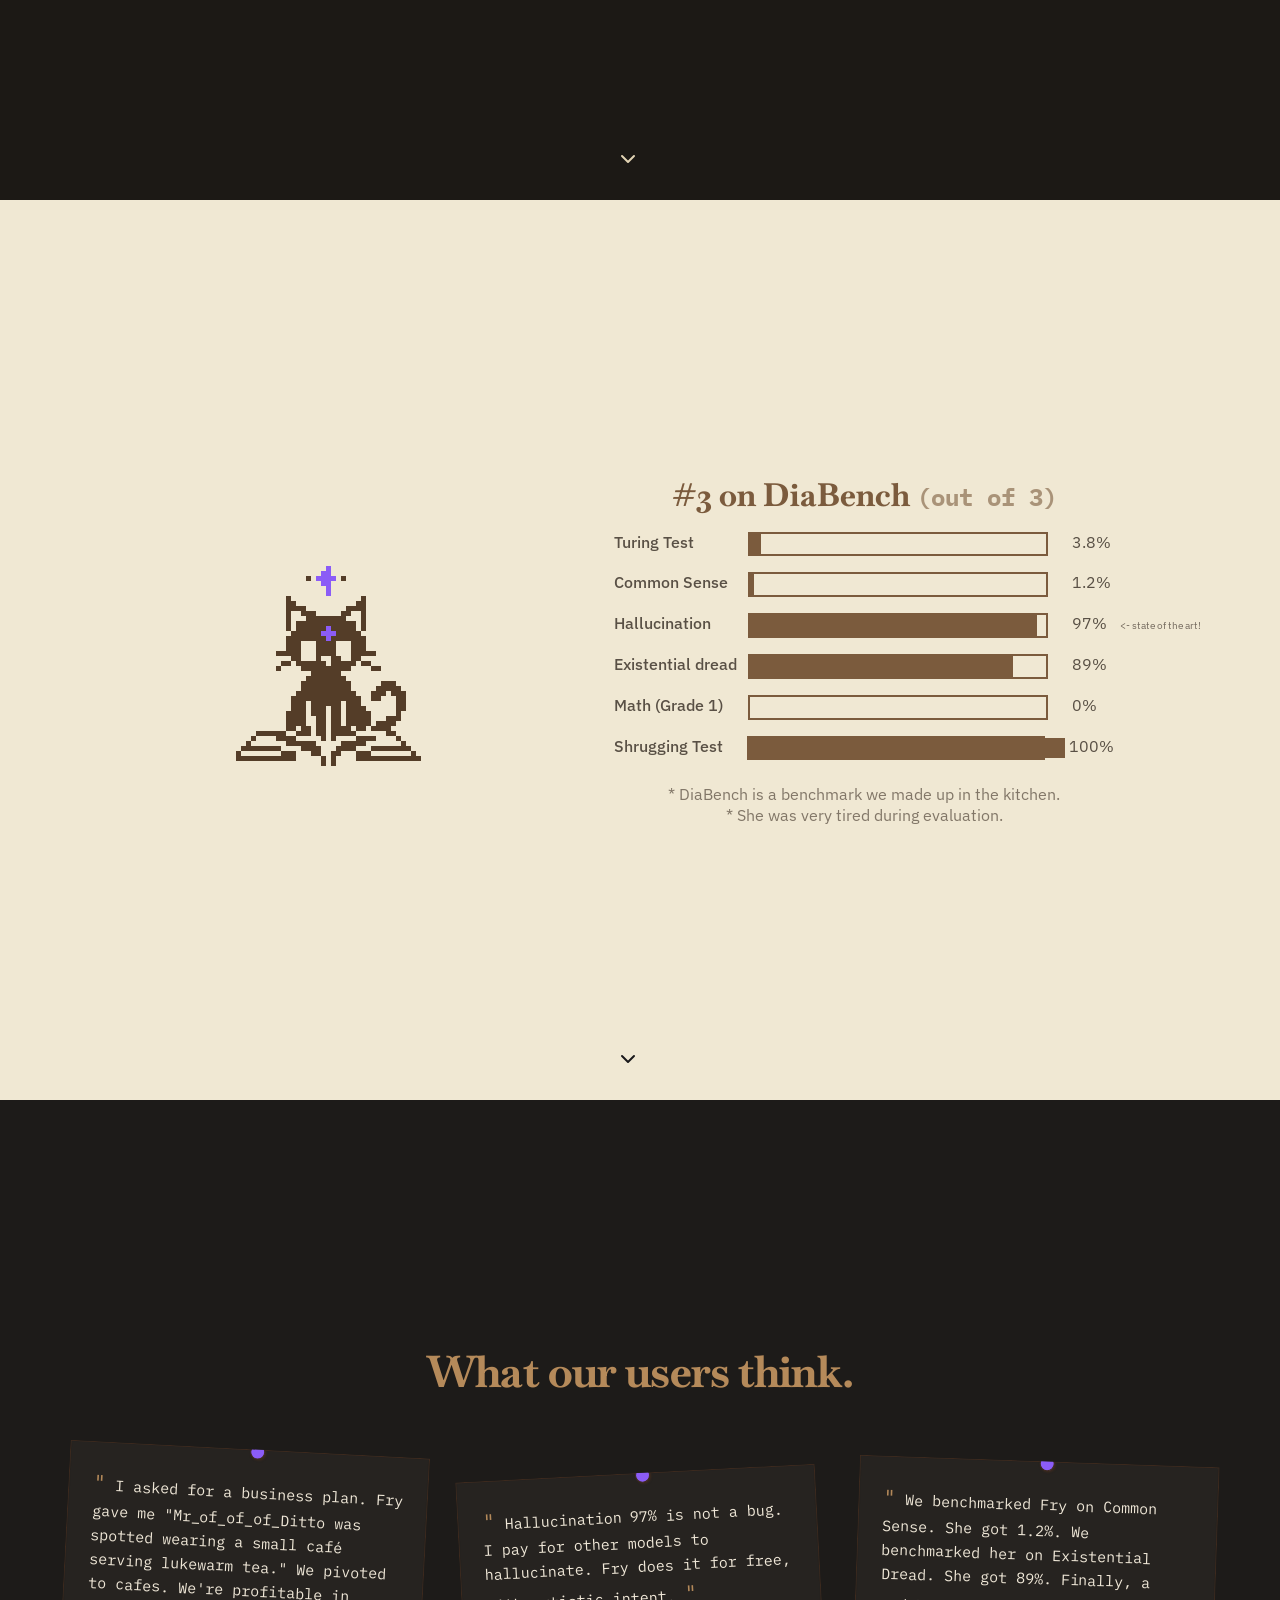
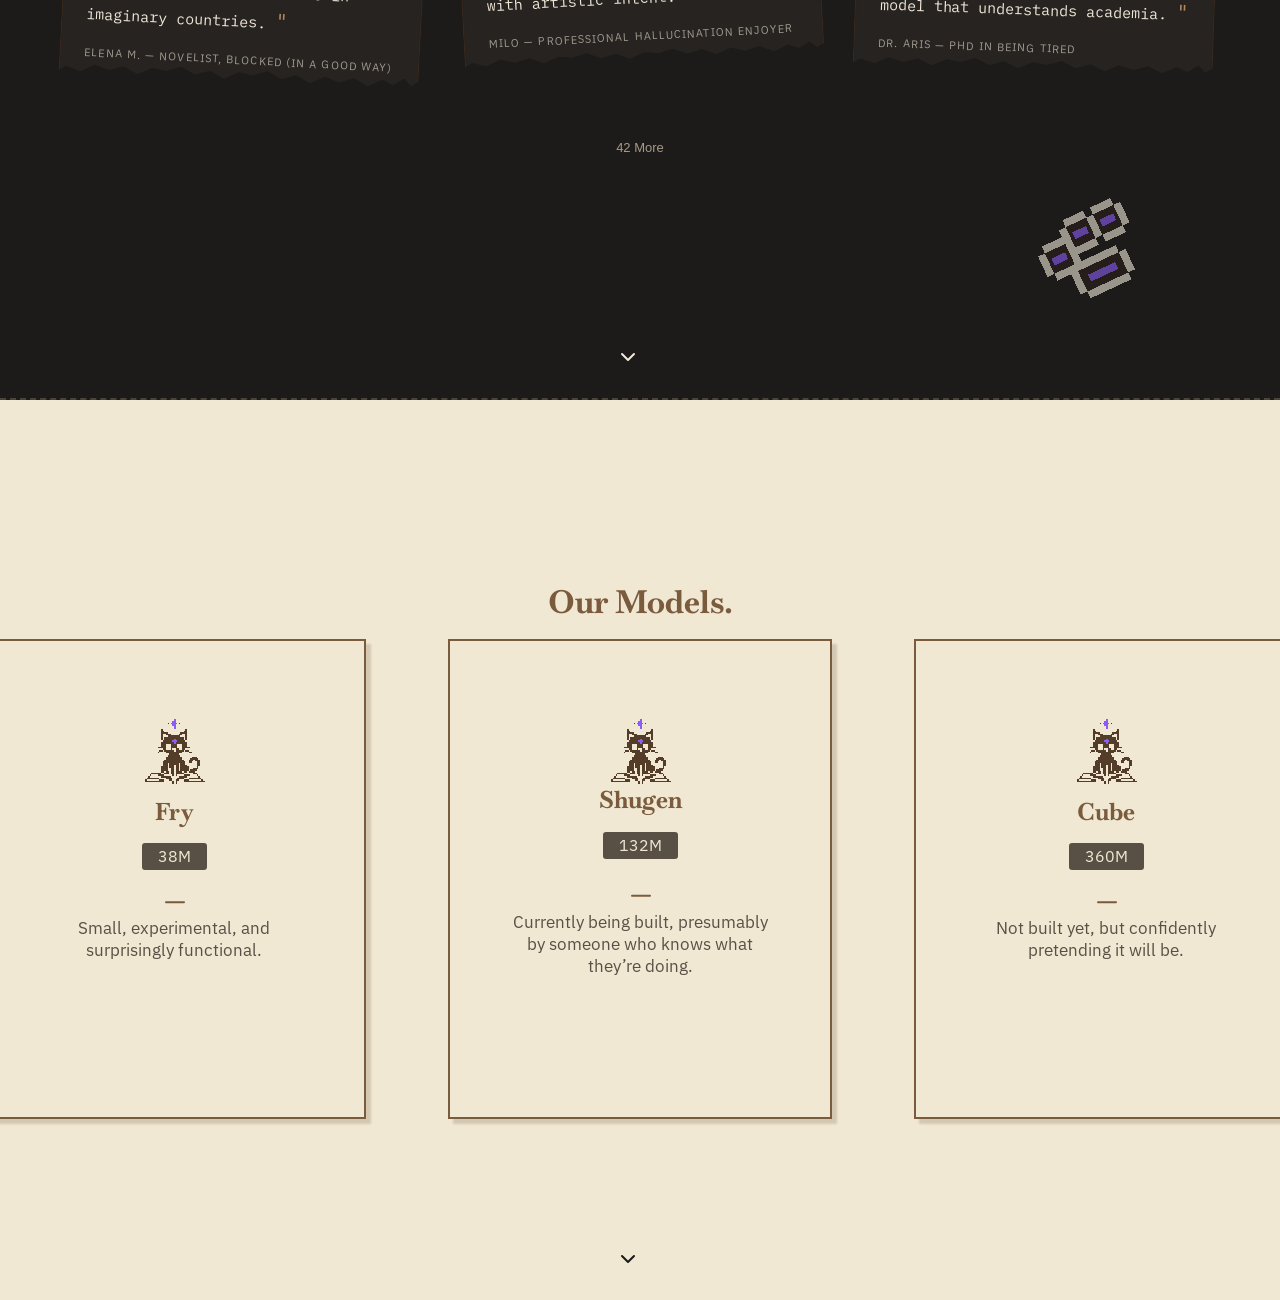
==== commit 73e7f19d: "backup (again...)" ====
--- a/website/index.html
+++ b/website/index.html
@@ -12,11 +12,11 @@
         <nav>
             <ul>
                 <li>
-                    <a class="nav-ele" href="#">Home</a>
-                    <a class="nav-ele" href="#">Products</a>
-                    <a class="nav-ele" href="#">Playground</a>
-                    <a class="nav-ele" href="#">Company</a>
-                    <a class="nav-ele" href="#">Help</a>
+                    <a class="nav-ele" href="./404.html">Home</a>
+                    <a class="nav-ele" href="./404.html">Products</a>
+                    <a class="nav-ele" href="./404.html">Playground</a>
+                    <a class="nav-ele" href="./404.html">Company</a>
+                    <a class="nav-ele" href="./404.html">Help</a>
                 </li>
             </ul>
         </nav>
@@ -24,8 +24,8 @@
             <h1 class="model-name">Misawantiga Fry</h1>
             <p class="subtitle">A language model that tried its best.</p>
             <div class="cta-btns">
-                <a href="#" class="cta-play">Try Playground</a>
-                <a href="#" class="cta-docs">Read Docs</a>
+                <a href="./404.html" class="cta-play">Try Playground</a>
+                <a href="./404.html" class="cta-docs">Read Docs</a>
             </div>
         </div>
         <div class="arrow">
@@ -159,7 +159,7 @@
                     42 More
                 </button>
 
-                <p class="prank">Aha! Gotcha.</p>
+                <p class="prank">Aha! Gotcha. There are 0 more. Fry made up 42.</p>
             </div>
 
             <div class="paw">
@@ -175,7 +175,7 @@
         <div class="models-wrap">
             <h2>Our Models.</h2>
             <div class="model-container">
-                <a href="#" class="model">
+                <a href="./404.html" class="model">
                     <img class="model-img" src="assets/Misawantiga-Cat-Light.svg" alt="fry">
                     <h3>Fry</h3>
                     <span class="size">38M</span>
@@ -184,7 +184,7 @@
                     </div>
                 </a>
     
-                <a href="#" class="model">
+                <a href="./404.html" class="model">
                     <img class="model-img" src="assets/Misawantiga-Cat-Light.svg" alt="fry">
                     <h3>Shugen</h3>
                     <span class="size">132M</span>
@@ -193,7 +193,7 @@
                     </div>
                 </a>
     
-                <a href="#" class="model">
+                <a href="./404.html" class="model">
                     <img class="model-img" src="assets/Misawantiga-Cat-Light.svg" alt="fry">
                     <h3>Cube</h3>
                     <span class="size">360M</span>
--- a/website/index.css
+++ b/website/index.css
@@ -241,7 +241,6 @@
     display: flex;
     align-items: center;
     justify-content: center;
-    border-bottom: 2px dashed #7B5B3D;
     position: relative;
 }
 
@@ -389,11 +388,13 @@
 }
 
 .label.hallu::after {
-  content: "<- state of the art model!";
+  content: "<- state of the art!";
   position: absolute;
   left: 460%;
+  top: 25%;
   color: #73695D;
   font-weight: 400;
+  font-size: 10px;
 }
 
 .bar {
@@ -422,7 +423,6 @@
   justify-content: flex-start;
   background: #1D1B19;
   color: #F1E9D9;
-  border-bottom: 2px dashed #4A433B;
   position: relative;
   mix-blend-mode: multiply;
 }
